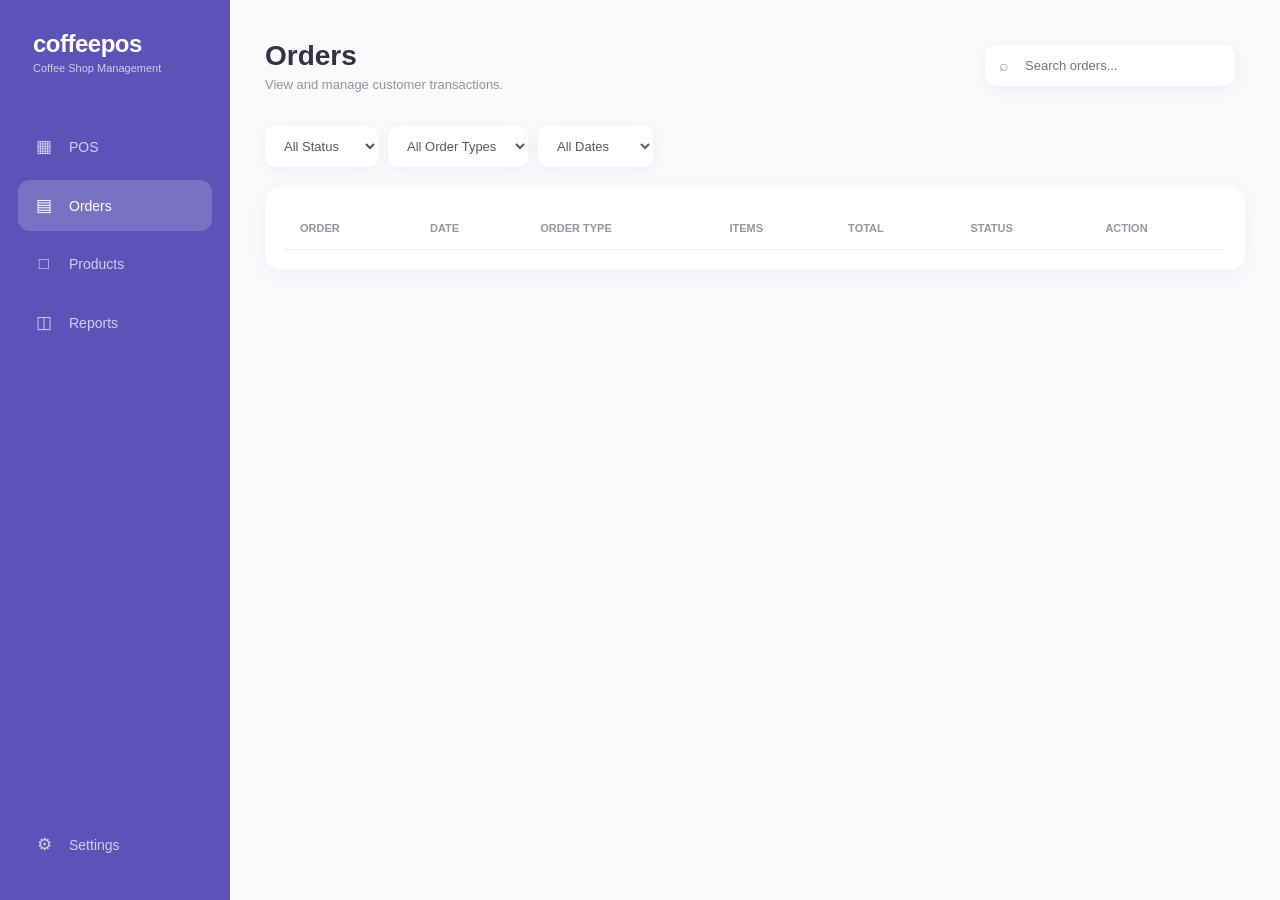
==== orders.html @ 84d2f6fe "reupload becasue it didnt finishall files" ====
<!DOCTYPE html>
<html lang="en">

<head>
    <meta charset="UTF-8">
    <meta name="viewport" content="width=device-width, initial-scale=1.0">

    <title>Orders - Coffee POS</title>

    <link rel="stylesheet" href="style.css">
</head>

<body>

<div class="pos-container">

    <!-- SIDEBAR -->

    <aside class="sidebar">

        <div class="logo">
            <h1>coffeepos</h1>
            <span>Coffee Shop Management</span>
        </div>

        <nav class="nav-menu">

            <a href="index.html" class="nav-item">
                <span class="nav-icon">▦</span>
                <span>POS</span>
            </a>

            <a href="orders.html" class="nav-item active">
                <span class="nav-icon">▤</span>
                <span>Orders</span>
            </a>

            <a href="products.html" class="nav-item">
                <span class="nav-icon">□</span>
                <span>Products</span>
            </a>

            <a href="reports.html" class="nav-item">
                <span class="nav-icon">◫</span>
                <span>Reports</span>
            </a>

        </nav>

        <div class="sidebar-bottom">

            <a href="#" class="nav-item">
                <span class="nav-icon">⚙</span>
                <span>Settings</span>
            </a>

        </div>

    </aside>


    <!-- MAIN CONTENT -->

    <main class="page-content">

        <div class="page-header">

            <div class="page-title">
                <h2>Orders</h2>
                <p>View and manage customer transactions.</p>
            </div>

            <div class="search-box">

                <span class="search-icon">⌕</span>

                <input
                    type="text"
                    id="order-search"
                    placeholder="Search orders..."
                >

            </div>

        </div>


        <!-- FILTERS -->

        <div class="filters">

            <select class="filter-select" id="order-status-filter">
                <option value="">All Status</option>
                <option value="completed">Completed</option>
                <option value="pending">Pending</option>
                <option value="cancelled">Cancelled</option>
            </select>

            <select class="filter-select" id="order-type-filter">
                <option value="">All Order Types</option>
                <option value="dine-in">Dine In</option>
                <option value="takeout">Takeout</option>
            </select>

            <select class="filter-select" id="order-date-filter">
                <option value="">All Dates</option>
                <option value="today">Today</option>
                <option value="week">This Week</option>
                <option value="month">This Month</option>
            </select>

        </div>


        <!-- ORDERS TABLE -->

        <div class="card table-card">

            <table class="data-table">

                <thead>

                    <tr>
                        <th>Order</th>
                        <th>Date</th>
                        <th>Order Type</th>
                        <th>Items</th>
                        <th>Total</th>
                        <th>Status</th>
                        <th>Action</th>
                    </tr>

                </thead>

                <tbody id="orders-table-body">

                    <!--
                        JavaScript can populate orders here.
                    -->

                </tbody>

            </table>

        </div>

    </main>

</div>

</body>
</html>
---- style.css ----
* {
    margin: 0;
    padding: 0;
    box-sizing: border-box;
}

body {
    font-family: Arial, Helvetica, sans-serif;
    background: #f7f5fa;
    color: #292631;
}

button,
input,
select {
    font-family: inherit;
}

button {
    cursor: pointer;
}


/* =========================================
   GLOBAL LAYOUT
========================================= */

.pos-container {
    display: flex;
    width: 100%;
    min-height: 100vh;
}


/* =========================================
   SIDEBAR
========================================= */

.sidebar {
    width: 230px;
    min-height: 100vh;
    background: #5d52b8;
    color: white;
    display: flex;
    flex-direction: column;
    padding: 30px 18px;
    flex-shrink: 0;
}

.logo {
    padding: 0 15px;
    margin-bottom: 45px;
}

.logo h1 {
    font-size: 24px;
    font-weight: 700;
    letter-spacing: -0.5px;
}

.logo span {
    font-size: 11px;
    opacity: 0.7;
}

.nav-menu {
    display: flex;
    flex-direction: column;
    gap: 8px;
}

.nav-item {
    display: flex;
    align-items: center;
    gap: 15px;
    padding: 15px 16px;
    border-radius: 12px;
    color: rgba(255, 255, 255, 0.72);
    text-decoration: none;
    font-size: 14px;
    font-weight: 500;
    transition: 0.2s ease;
}

.nav-item:hover {
    background: rgba(255, 255, 255, 0.12);
    color: white;
}

.nav-item.active {
    background: rgba(255, 255, 255, 0.18);
    color: white;
}

.nav-icon {
    width: 20px;
    text-align: center;
    font-size: 17px;
}

.sidebar-bottom {
    margin-top: auto;
}


/* =========================================
   GENERAL PAGE
========================================= */

.page-content {
    flex: 1;
    min-width: 0;
    padding: 35px;
    background: #faf9fc;
}

.page-header {
    display: flex;
    justify-content: space-between;
    align-items: center;
    margin-bottom: 30px;
}

.page-title h2 {
    font-size: 28px;
    color: #353044;
    margin-bottom: 5px;
}

.page-title p {
    font-size: 13px;
    color: #96919f;
}


/* =========================================
   BUTTONS
========================================= */

.primary-button {
    border: none;
    background: #5d52b8;
    color: white;
    padding: 13px 20px;
    border-radius: 10px;
    font-size: 13px;
    font-weight: 600;
}

.primary-button:hover {
    background: #4d43a2;
}

.secondary-button {
    border: none;
    background: #f0edf6;
    color: #5d52b8;
    padding: 12px 18px;
    border-radius: 10px;
    font-size: 13px;
    font-weight: 600;
}


/* =========================================
   SEARCH
========================================= */

.search-box {
    position: relative;
    margin: 10px;
}

.search-box input {

    width: 250px;
    border: none;
    outline: none;
    background: white;
    padding: 13px 15px 13px 40px;
    border-radius: 11px;
    box-shadow: 0 3px 15px rgba(60, 48, 100, 0.06);
    font-size: 13px;
}

.search-icon {
    position: absolute;
    left: 14px;
    top: 50%;
    transform: translateY(-50%);
    color: #9994a4;
}


/* =========================================
   CARDS
========================================= */

.card {
    background: white;
    border-radius: 16px;
    box-shadow: 0 4px 20px rgba(60, 48, 100, 0.05);
}


/* =========================================
   POS
========================================= */

.pos-products {
    flex: 1;
    padding: 35px;
}

.categories {
    display: flex;
    gap: 12px;
    margin-bottom: 25px;
}

.category {
    border: none;
    background: white;
    color: #777280;
    padding: 13px 27px;
    border-radius: 11px;
    font-size: 14px;
    font-weight: 600;
    box-shadow: 0 3px 15px rgba(60, 48, 100, 0.05);
}

.category:hover {
    background: #f0edff;
    color: #5d52b8;
}

.category.active {
    background: #5d52b8;
    color: white;
}

.product-area {
    min-height: 600px;
    background: white;
    border-radius: 18px;
    padding: 25px;
    box-shadow: 0 5px 25px rgba(60, 48, 100, 0.05);
}

#product-list {
    display: grid;
    grid-template-columns: repeat(auto-fill, minmax(180px, 1fr));
    gap: 20px;
}


/* =========================================
   POS ORDER PANEL
========================================= */

.order-panel {
    width: 390px;
    min-height: 100vh;
    background: white;
    border-left: 1px solid #eeeaf3;
    padding: 35px 28px;
    display: flex;
    flex-direction: column;
}

.order-header {
    display: flex;
    justify-content: space-between;
    margin-bottom: 25px;
}

.order-header h2 {
    font-size: 21px;
}

.order-number {
    display: block;
    font-size: 12px;
    color: #9a95a3;
    margin-top: 4px;
}

.order-info {
    display: flex;
    gap: 10px;
    margin-bottom: 25px;
}

.info-box {
    flex: 1;
    background: #f7f5fa;
    padding: 12px;
    border-radius: 10px;
}

.info-box label {
    display: block;
    font-size: 10px;
    color: #9993a2;
    margin-bottom: 5px;
    text-transform: uppercase;
}

.info-box span {
    font-size: 13px;
    font-weight: 600;
}

.order-items-title {
    display: flex;
    justify-content: space-between;
    color: #77717f;
    font-size: 11px;
    font-weight: 600;
    padding-bottom: 12px;
    border-bottom: 1px solid #eeeaf1;
}

#order-items {
    flex: 1;
    overflow-y: auto;
    padding: 10px 0;
}

.order-summary {
    border-top: 1px solid #eeeaf1;
    padding-top: 20px;
}

.summary-row {
    display: flex;
    justify-content: space-between;
    margin-bottom: 12px;
    font-size: 13px;
    color: #77717f;
}

.summary-row span:last-child {
    color: #494353;
    font-weight: 600;
}

.summary-total {
    display: flex;
    justify-content: space-between;
    align-items: center;
    margin-top: 18px;
    padding-top: 18px;
    border-top: 1px dashed #ddd8e5;
}

.total-price {
    font-size: 25px;
    font-weight: 700;
    color: #5d52b8;
}

.payment-button {
    width: 100%;
    border: none;
    background: #5d52b8;
    color: white;
    padding: 16px;
    border-radius: 12px;
    margin-top: 20px;
    font-size: 14px;
    font-weight: 600;
}

.clear-button {
    width: 100%;
    border: none;
    background: #f3f0f8;
    color: #77717f;
    padding: 13px;
    border-radius: 12px;
    margin-top: 10px;
}


/* =========================================
   TABLES
========================================= */

.table-card {
    padding: 20px;
    overflow-x: auto;
}

.data-table {
    width: 100%;
    border-collapse: collapse;
}

.data-table th {
    text-align: left;
    padding: 15px;
    font-size: 11px;
    color: #9993a2;
    text-transform: uppercase;
    border-bottom: 1px solid #eeeaf1;
}

.data-table td {
    padding: 17px 15px;
    font-size: 13px;
    color: #4b4654;
    border-bottom: 1px solid #f1eef4;
}

.data-table tr:last-child td {
    border-bottom: none;
}


/* =========================================
   STATUS BADGES
========================================= */

.status {
    display: inline-block;
    padding: 6px 10px;
    border-radius: 20px;
    font-size: 10px;
    font-weight: 600;
}

.status.completed {
    background: #e9f7ef;
    color: #3a9561;
}

.status.pending {
    background: #fff5df;
    color: #c58b25;
}

.status.cancelled {
    background: #fceaea;
    color: #c65b5b;
}

.status.active {
    background: #eeeaff;
    color: #5d52b8;
}


/* =========================================
   FILTERS
========================================= */

.filters {
    display: flex;
    gap: 10px;
    margin-bottom: 20px;
}

.filter-select {
    border: none;
    outline: none;
    background: white;
    padding: 12px 15px;
    border-radius: 10px;
    font-size: 13px;
    color: #5c5665;
    box-shadow: 0 3px 15px rgba(60, 48, 100, 0.05);
}


/* =========================================
   PRODUCTS PAGE
========================================= */
/* =========================================
   ADD PRODUCT MODAL
========================================= */

.modal-overlay {
    position: fixed;
    inset: 0;
    z-index: 1000;

    display: flex;
    justify-content: center;
    align-items: center;

    background: rgba(35, 30, 50, 0.45);

    padding: 20px;

    /* Change to flex when opening with JS */
    display: none;
}


/* =========================================
   MODAL CONTAINER
========================================= */

.product-modal {
    width: 100%;
    max-width: 600px;

    background: white;

    border-radius: 18px;

    box-shadow:
        0 20px 60px rgba(40, 30, 70, 0.18);

    overflow: hidden;
}


/* =========================================
   MODAL HEADER
========================================= */

.modal-header {
    display: flex;
    justify-content: space-between;
    align-items: flex-start;

    padding: 25px 28px;

    border-bottom: 1px solid #eeeaf3;
}

.modal-header h2 {
    font-size: 21px;
    color: #353044;

    margin-bottom: 5px;
}

.modal-header p {
    font-size: 12px;
    color: #9993a2;
}


/* =========================================
   CLOSE BUTTON
========================================= */

.modal-close {
    width: 34px;
    height: 34px;

    border: none;
    border-radius: 9px;

    background: #f3f0f8;
    color: #77717f;

    font-size: 22px;
    line-height: 1;

    display: flex;
    justify-content: center;
    align-items: center;
}

.modal-close:hover {
    background: #ebe7f1;
    color: #4f485b;
}


/* =========================================
   FORM
========================================= */

#add-product-form {
    padding: 25px 28px 28px;
}

.form-grid {
    display: grid;

    grid-template-columns: 1fr 1fr;

    gap: 20px;
}

.form-group {
    display: flex;
    flex-direction: column;
}

.form-group.full-width {
    grid-column: 1 / -1;
}

.form-group label {
    font-size: 12px;

    font-weight: 600;

    color: #514b5b;

    margin-bottom: 8px;
}

.form-group input,
.form-group select,
.form-group textarea {

    width: 100%;

    border: 1px solid #e5e1eb;

    outline: none;

    background: #faf9fc;

    color: #494353;

    border-radius: 10px;

    padding: 12px 13px;

    font-size: 13px;

    transition: 0.2s ease;
}

.form-group input::placeholder,
.form-group textarea::placeholder {
    color: #aaa5b1;
}

.form-group input:focus,
.form-group select:focus,
.form-group textarea:focus {

    border-color: #5d52b8;

    background: white;

    box-shadow:
        0 0 0 3px rgba(93, 82, 184, 0.08);
}

.form-group textarea {
    resize: vertical;
    min-height: 90px;
}


/* =========================================
   MODAL FOOTER
========================================= */

.modal-footer {

    display: flex;
    justify-content: flex-end;
    align-items: center;

    gap: 10px;

    margin-top: 25px;

    padding-top: 20px;

    border-top: 1px solid #eeeaf3;
}

.modal-cancel {

    border: none;

    background: #f3f0f8;

    color: #77717f;

    padding: 13px 20px;

    border-radius: 10px;

    font-size: 13px;

    font-weight: 600;
}

.modal-cancel:hover {
    background: #ebe7f1;
}


/* =========================================
   RESPONSIVE MODAL
========================================= */

@media (max-width: 600px) {

    .product-modal {
        max-height: 90vh;
        overflow-y: auto;
    }

    .form-grid {
        grid-template-columns: 1fr;
    }

    .form-group.full-width {
        grid-column: auto;
    }

    .modal-footer {
        flex-direction: column-reverse;
    }

    .modal-footer button {
        width: 100%;
    }
}

.product-grid {
    display: grid;
    grid-template-columns: repeat(auto-fill, minmax(210px, 1fr));
    gap: 20px;
}

.product-admin-card {
    padding: 20px;
}

.product-image-placeholder {
    height: 130px;
    border-radius: 12px;
    background: #f1eef8;
    margin-bottom: 15px;
}

.product-admin-card h3 {
    font-size: 15px;
    margin-bottom: 5px;
}

.product-admin-card p {
    font-size: 12px;
    color: #9993a2;
    margin-bottom: 15px;
}

.product-admin-footer {
    display: flex;
    justify-content: space-between;
    align-items: center;
}

.product-price {
    color: #5d52b8;
    font-size: 16px;
    font-weight: 700;
}

.product-actions {
    display: flex;
    gap: 7px;
}

.icon-button {
    border: none;
    background: #f2eff7;
    padding: 8px;
    border-radius: 8px;
    color: #5d52b8;
}


/* =========================================
   REPORTS
========================================= */

.stats-grid {
    display: grid;
    grid-template-columns: repeat(4, 1fr);
    gap: 18px;
    margin-bottom: 25px;
}

.stat-card {
    padding: 20px;
}

.stat-card p {
    color: #9993a2;
    font-size: 12px;
    margin-bottom: 10px;
}

.stat-card h3 {
    font-size: 25px;
    color: #3d3848;
}

.stat-change {
    font-size: 11px;
    margin-top: 8px;
    color: #5d52b8;
}

.report-grid {
    display: grid;
    grid-template-columns: 2fr 1fr;
    gap: 20px;
}

.report-card {
    padding: 25px;
    min-height: 300px;
}

.report-card h3 {
    font-size: 16px;
    margin-bottom: 20px;
}

.chart-placeholder {
    height: 220px;
    background: #f7f5fa;
    border-radius: 12px;
    display: flex;
    justify-content: center;
    align-items: center;
    color: #aaa4b2;
    font-size: 13px;
}


/* =========================================
   RESPONSIVE
========================================= */

@media (max-width: 1100px) {

    .sidebar {
        width: 190px;
    }

    .order-panel {
        width: 330px;
    }

    .page-content,
    .pos-products {
        padding: 25px;
    }

    .stats-grid {
        grid-template-columns: repeat(2, 1fr);
    }
}


@media (max-width: 850px) {

    .pos-container {
        flex-direction: column;
    }

    .sidebar {
        width: 100%;
        min-height: auto;
        padding: 15px;
    }

    .logo {
        margin-bottom: 15px;
    }

    .nav-menu {
        flex-direction: row;
    }

    .nav-item {
        flex: 1;
        justify-content: center;
    }

    .sidebar-bottom {
        display: none;
    }

    .order-panel {
        width: 100%;
        min-height: 500px;
    }

    .report-grid {
        grid-template-columns: 1fr;
    }
}
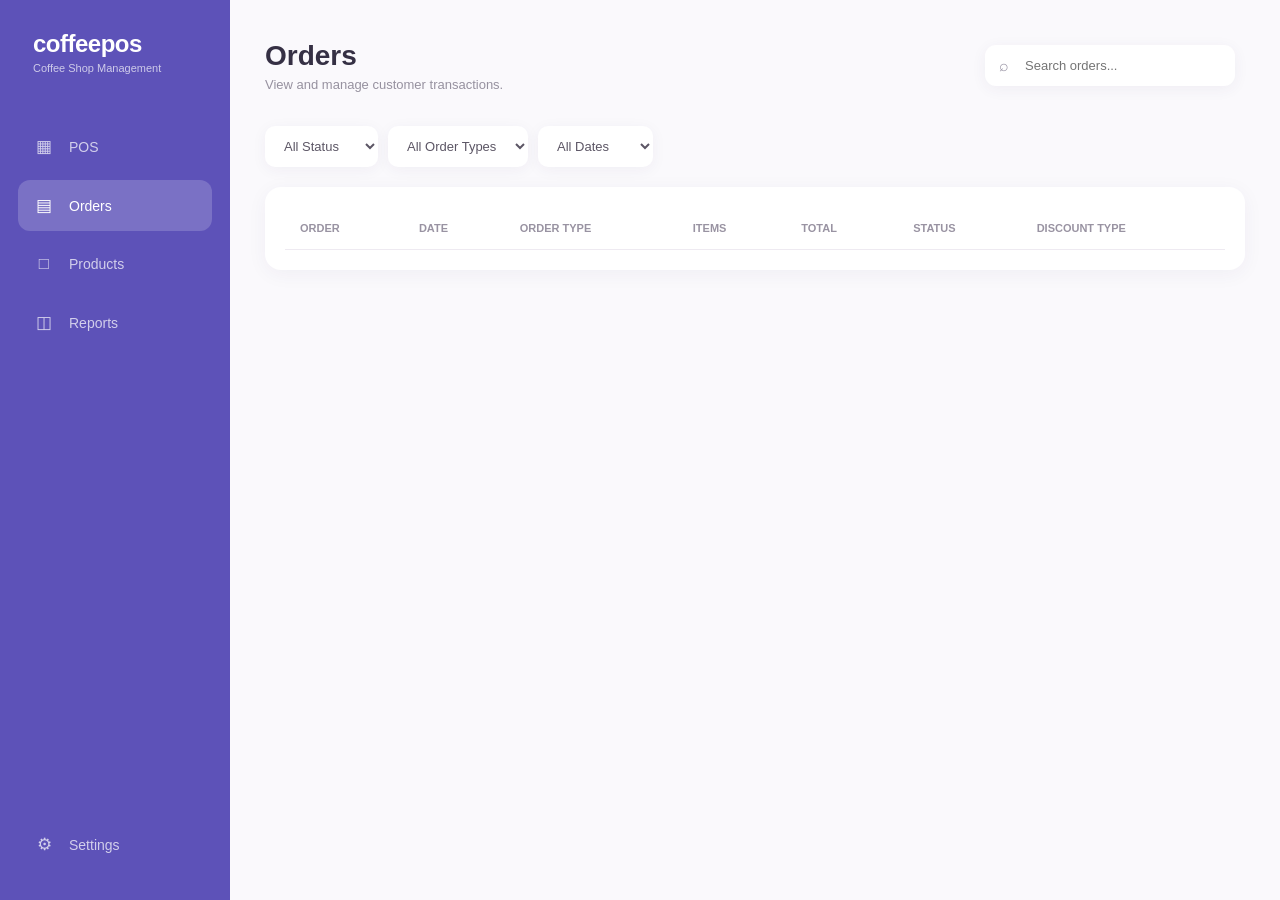
==== commit a161ddb8: "finihes until statistcs all most working just poli sh the rest  i think" ====
--- a/orders.html
+++ b/orders.html
@@ -12,141 +12,140 @@
 
 <body>
 
-<div class="pos-container">
+    <div class="pos-container">
 
-    <!-- SIDEBAR -->
+        <!-- SIDEBAR -->
 
-    <aside class="sidebar">
+        <aside class="sidebar">
 
-        <div class="logo">
-            <h1>coffeepos</h1>
-            <span>Coffee Shop Management</span>
-        </div>
-
-        <nav class="nav-menu">
-
-            <a href="index.html" class="nav-item">
-                <span class="nav-icon">▦</span>
-                <span>POS</span>
-            </a>
-
-            <a href="orders.html" class="nav-item active">
-                <span class="nav-icon">▤</span>
-                <span>Orders</span>
-            </a>
-
-            <a href="products.html" class="nav-item">
-                <span class="nav-icon">□</span>
-                <span>Products</span>
-            </a>
-
-            <a href="reports.html" class="nav-item">
-                <span class="nav-icon">◫</span>
-                <span>Reports</span>
-            </a>
-
-        </nav>
-
-        <div class="sidebar-bottom">
-
-            <a href="#" class="nav-item">
-                <span class="nav-icon">⚙</span>
-                <span>Settings</span>
-            </a>
-
-        </div>
-
-    </aside>
-
-
-    <!-- MAIN CONTENT -->
-
-    <main class="page-content">
-
-        <div class="page-header">
-
-            <div class="page-title">
-                <h2>Orders</h2>
-                <p>View and manage customer transactions.</p>
+            <div class="logo">
+                <h1>coffeepos</h1>
+                <span>Coffee Shop Management</span>
             </div>
 
-            <div class="search-box">
+            <nav class="nav-menu">
 
-                <span class="search-icon">⌕</span>
+                <a href="index.html" class="nav-item">
+                    <span class="nav-icon">▦</span>
+                    <span>POS</span>
+                </a>
 
-                <input
-                    type="text"
-                    id="order-search"
-                    placeholder="Search orders..."
-                >
+                <a href="orders.html" class="nav-item active">
+                    <span class="nav-icon">▤</span>
+                    <span>Orders</span>
+                </a>
+
+                <a href="products.html" class="nav-item">
+                    <span class="nav-icon">□</span>
+                    <span>Products</span>
+                </a>
+
+                <a href="reports.html" class="nav-item">
+                    <span class="nav-icon">◫</span>
+                    <span>Reports</span>
+                </a>
+
+            </nav>
+
+            <div class="sidebar-bottom">
+
+                <a href="#" class="nav-item">
+                    <span class="nav-icon">⚙</span>
+                    <span>Settings</span>
+                </a>
 
             </div>
 
-        </div>
+        </aside>
 
 
-        <!-- FILTERS -->
+        <!-- MAIN CONTENT -->
 
-        <div class="filters">
+        <main class="page-content">
 
-            <select class="filter-select" id="order-status-filter">
-                <option value="">All Status</option>
-                <option value="completed">Completed</option>
-                <option value="pending">Pending</option>
-                <option value="cancelled">Cancelled</option>
-            </select>
+            <div class="page-header">
 
-            <select class="filter-select" id="order-type-filter">
-                <option value="">All Order Types</option>
-                <option value="dine-in">Dine In</option>
-                <option value="takeout">Takeout</option>
-            </select>
+                <div class="page-title">
+                    <h2>Orders</h2>
+                    <p>View and manage customer transactions.</p>
+                </div>
 
-            <select class="filter-select" id="order-date-filter">
-                <option value="">All Dates</option>
-                <option value="today">Today</option>
-                <option value="week">This Week</option>
-                <option value="month">This Month</option>
-            </select>
+                <div class="search-box">
 
-        </div>
+                    <span class="search-icon">⌕</span>
+
+                    <input type="text" id="order-search" placeholder="Search orders...">
+
+                </div>
+
+            </div>
 
 
-        <!-- ORDERS TABLE -->
+            <!-- FILTERS -->
 
-        <div class="card table-card">
+            <div class="filters">
 
-            <table class="data-table">
+                <select class="filter-select" id="order-status-filter">
+                    <option value="">All Status</option>
+                    <option value="completed">Completed</option>
+                    <option value="pending">Pending</option>
+                    <option value="cancelled">Cancelled</option>
+                </select>
 
-                <thead>
+                <select class="filter-select" id="order-type-filter">
+                    <option value="">All Order Types</option>
+                    <option value="dine-in">Dine In</option>
+                    <option value="takeout">Takeout</option>
+                </select>
 
-                    <tr>
-                        <th>Order</th>
-                        <th>Date</th>
-                        <th>Order Type</th>
-                        <th>Items</th>
-                        <th>Total</th>
-                        <th>Status</th>
-                        <th>Action</th>
-                    </tr>
+                <select class="filter-select" id="order-date-filter">
+                    <option value="">All Dates</option>
+                    <option value="today">Today</option>
+                    <option value="week">This Week</option>
+                    <option value="month">This Month</option>
+                </select>
 
-                </thead>
+            </div>
 
-                <tbody id="orders-table-body">
 
-                    <!--
+            <!-- ORDERS TABLE -->
+
+            <div class="card table-card">
+
+                <table class="data-table">
+
+                    <thead>
+
+                        <tr>
+                            <th>Order</th>
+                            <th>Date</th>
+                            <th>Order Type</th>
+                            <th>Items</th>
+                            <th>Total</th>
+                            <th>Status</th>
+                            <th>Discount Type</th>
+                            
+                        </tr>
+
+                    </thead>
+
+                    <tbody id="orders-table-body">
+
+                        <!--
                         JavaScript can populate orders here.
                     -->
 
-                </tbody>
+                    </tbody>
 
-            </table>
+                </table>
 
-        </div>
+            </div>
 
-    </main>
+        </main>
 
-</div>
+    </div>
 
 </body>
+<script src="script.js"></script>
+
 </html>
--- a/style.css
+++ b/style.css
@@ -210,6 +210,7 @@
 .pos-products {
     flex: 1;
     padding: 35px;
+
 }
 
 .categories {
@@ -260,10 +261,13 @@
 
 .order-panel {
     width: 390px;
-    min-height: 100vh;
+    height: 100vh;
     background: white;
     border-left: 1px solid #eeeaf3;
     padding: 35px 28px;
+    position: sticky;
+    top: 0;
+    align-self: flex-start;
     display: flex;
     flex-direction: column;
 }
@@ -296,6 +300,7 @@
     background: #f7f5fa;
     padding: 12px;
     border-radius: 10px;
+
 }
 
 .info-box label {
@@ -311,6 +316,20 @@
     font-weight: 600;
 }
 
+.info-box select {
+    width: 100%;
+    border: none;
+    outline: none;
+    background: transparent;
+
+    font-family: inherit;
+    font-size: 13px;
+    font-weight: 600;
+    color: #292631;
+
+    cursor: pointer;
+}
+
 .order-items-title {
     display: flex;
     justify-content: space-between;
@@ -328,6 +347,7 @@
 }
 
 .order-summary {
+
     border-top: 1px solid #eeeaf1;
     padding-top: 20px;
 }
@@ -489,7 +509,7 @@
     justify-content: center;
     align-items: center;
 
-    background: rgba(35, 30, 50, 0.45);
+    background: #231e3273;
 
     padding: 20px;
 
@@ -898,4 +918,585 @@
     .report-grid {
         grid-template-columns: 1fr;
     }
+}
+
+/* =========================================
+   RESPONSIVE
+========================================= */
+
+/* TABLET / SMALL DESKTOP */
+@media (max-width: 1100px) {
+
+    .sidebar {
+        width: 190px;
+    }
+
+    .order-panel {
+        width: 330px;
+    }
+
+    .page-content,
+    .pos-products {
+        padding: 25px;
+    }
+
+    .stats-grid {
+        grid-template-columns: repeat(2, 1fr);
+    }
+
+}
+
+
+/* =========================================
+   TABLET
+========================================= */
+
+@media (max-width: 850px) {
+
+    .pos-container {
+        flex-direction: column;
+    }
+
+    /* -----------------------------
+       SIDEBAR
+    ----------------------------- */
+
+    .sidebar {
+        width: 100%;
+        min-height: auto;
+
+        padding: 12px;
+
+        flex-direction: row;
+        align-items: center;
+
+        position: sticky;
+        top: 0;
+        z-index: 100;
+    }
+
+    .logo {
+        padding: 0 10px;
+        margin: 0;
+        flex-shrink: 0;
+    }
+
+    .logo h1 {
+        font-size: 20px;
+    }
+
+    .logo span {
+        display: none;
+    }
+
+    .nav-menu {
+        flex: 1;
+
+        display: flex;
+        flex-direction: row;
+
+        gap: 5px;
+
+        overflow-x: auto;
+    }
+
+    .nav-item {
+        flex: 1;
+
+        min-width: 80px;
+
+        justify-content: center;
+
+        padding: 11px 8px;
+
+        font-size: 12px;
+
+        gap: 5px;
+    }
+
+    .nav-icon {
+        font-size: 15px;
+    }
+
+    .sidebar-bottom {
+        display: none;
+    }
+
+
+    /* -----------------------------
+       GENERAL PAGE
+    ----------------------------- */
+
+    .page-content {
+        width: 100%;
+        padding: 20px;
+    }
+
+    .page-header {
+        gap: 15px;
+    }
+
+
+    /* -----------------------------
+       POS
+    ----------------------------- */
+
+    .pos-products {
+        width: 100%;
+        padding: 20px;
+    }
+
+    .categories {
+        overflow-x: auto;
+        padding-bottom: 5px;
+    }
+
+    .category {
+        flex-shrink: 0;
+        padding: 12px 20px;
+    }
+
+    .product-area {
+        min-height: auto;
+        padding: 18px;
+    }
+
+    #product-list {
+        grid-template-columns: repeat(2, 1fr);
+        gap: 12px;
+    }
+
+
+    /* -----------------------------
+       ORDER PANEL
+    ----------------------------- */
+    .order-panel {
+        width: 100%;
+        min-height: 450px;
+
+        border-left: none;
+        border-top: 1px solid #eeeaf3;
+
+        padding: 25px 20px;
+
+        position: static;
+    }
+
+    #order-items {
+        max-height: 300px;
+    }
+
+
+    /* -----------------------------
+       PRODUCTS PAGE
+    ----------------------------- */
+
+    .product-grid {
+        grid-template-columns: repeat(2, 1fr);
+        gap: 12px;
+    }
+
+    .product-admin-card {
+        padding: 15px;
+    }
+
+    .product-image-placeholder {
+        height: 110px;
+    }
+
+
+    /* -----------------------------
+       REPORTS
+    ----------------------------- */
+
+    .report-grid {
+        grid-template-columns: 1fr;
+    }
+
+}
+
+
+/* =========================================
+   MOBILE PHONE
+========================================= */
+
+@media (max-width: 600px) {
+
+    /* -----------------------------
+       GLOBAL
+    ----------------------------- */
+
+    body {
+        font-size: 14px;
+    }
+
+    .pos-container {
+        width: 100%;
+    }
+
+
+    /* -----------------------------
+       MOBILE NAVIGATION
+    ----------------------------- */
+
+    .sidebar {
+        padding: 10px;
+
+        gap: 8px;
+    }
+
+    .logo {
+        padding: 0 5px;
+    }
+
+    .logo h1 {
+        font-size: 17px;
+    }
+
+    .nav-menu {
+        gap: 3px;
+    }
+
+    .nav-item {
+        min-width: 65px;
+
+        padding: 9px 5px;
+
+        flex-direction: column;
+
+        gap: 3px;
+
+        border-radius: 9px;
+
+        font-size: 10px;
+    }
+
+    .nav-icon {
+        font-size: 15px;
+    }
+
+
+    /* -----------------------------
+       PAGE HEADER
+    ----------------------------- */
+
+    .page-content {
+        padding: 15px;
+    }
+
+    .page-header {
+        flex-direction: column;
+        align-items: stretch;
+
+        margin-bottom: 20px;
+    }
+
+    .page-title h2 {
+        font-size: 23px;
+    }
+
+    .page-title p {
+        font-size: 12px;
+    }
+
+
+    /* -----------------------------
+       SEARCH
+    ----------------------------- */
+
+    .search-box {
+        width: 100%;
+        margin: 5px 0 0;
+    }
+
+    .search-box input {
+        width: 100%;
+    }
+
+
+    /* -----------------------------
+       FILTERS
+    ----------------------------- */
+
+    .filters {
+        display: grid;
+        grid-template-columns: 1fr;
+
+        gap: 8px;
+    }
+
+    .filter-select {
+        width: 100%;
+    }
+
+
+    /* -----------------------------
+       POS PRODUCTS
+    ----------------------------- */
+
+    .pos-products {
+        padding: 15px;
+    }
+
+    .categories {
+        gap: 8px;
+        margin-bottom: 15px;
+    }
+
+    .category {
+        padding: 10px 16px;
+        font-size: 12px;
+    }
+
+    .product-area {
+        padding: 12px;
+        border-radius: 14px;
+    }
+
+    #product-list {
+        grid-template-columns: repeat(2, minmax(0, 1fr));
+        gap: 10px;
+    }
+
+
+    /* -----------------------------
+       PRODUCT CARDS
+    ----------------------------- */
+
+    .product-admin-card {
+        padding: 12px;
+    }
+
+    .product-image-placeholder {
+        height: 90px;
+
+        margin-bottom: 10px;
+    }
+
+    .product-admin-card h3 {
+        font-size: 13px;
+        line-height: 1.3;
+    }
+
+    .product-admin-card p {
+        font-size: 11px;
+        margin-bottom: 8px;
+    }
+
+    .product-price {
+        font-size: 14px;
+    }
+
+    .icon-button {
+        padding: 7px;
+    }
+
+
+    /* -----------------------------
+       ORDER PANEL
+    ----------------------------- */
+
+    /* -----------------------------
+   MOBILE ORDER PANEL
+----------------------------- */
+
+    @media (max-width: 600px) {
+        .order-panel {
+            position: fixed;
+            top: auto;
+            left: 0;
+            right: 0;
+            bottom: 0;
+
+            width: 100%;
+            height: 12vh;
+            min-height: 0;
+
+            background: white;
+            border: none;
+            border-radius: 40px 40px 0 0;
+
+            padding: 20px 20px 20px;
+
+            z-index: 500;
+
+            box-shadow:
+                0 -8px 30px rgba(60, 48, 100, 0.12);
+
+            overflow: hidden;
+
+            transition: height 0.3s ease;
+        }
+
+        .order-panel.expanded {
+            height: 72vh;
+        }
+
+        #order-items {
+            max-height: none;
+            flex: 1;
+            overflow-y: auto;
+            min-height: 0;
+            padding: 10px 0;
+        }
+
+        .order-summary {
+            flex-shrink: 0;
+            background: white;
+        }
+
+        .summary-row {
+            font-size: 12px;
+        }
+
+        .total-price {
+            font-size: 22px;
+        }
+
+        .payment-button {
+            padding: 15px;
+        }
+    }
+
+    /* -----------------------------
+       TABLE
+    ----------------------------- */
+
+    .table-card {
+        padding: 10px;
+
+        overflow-x: auto;
+    }
+
+    .data-table {
+        min-width: 700px;
+    }
+
+    .data-table th {
+        padding: 12px 10px;
+    }
+
+    .data-table td {
+        padding: 13px 10px;
+    }
+
+
+    /* -----------------------------
+       REPORTS
+    ----------------------------- */
+
+    .stats-grid {
+        grid-template-columns: 1fr 1fr;
+        gap: 10px;
+    }
+
+    .stat-card {
+        padding: 15px;
+    }
+
+    .stat-card p {
+        font-size: 10px;
+    }
+
+    .stat-card h3 {
+        font-size: 20px;
+    }
+
+    .report-card {
+        padding: 18px;
+    }
+
+
+    /* -----------------------------
+       MODAL
+    ----------------------------- */
+
+    .modal-overlay {
+        padding: 10px;
+    }
+
+    .product-modal {
+        width: 100%;
+        max-height: 90vh;
+
+        border-radius: 14px;
+    }
+
+    .modal-header {
+        padding: 18px;
+    }
+
+    .modal-header h2 {
+        font-size: 18px;
+    }
+
+    #add-product-form {
+        padding: 18px;
+    }
+
+    .form-grid {
+        grid-template-columns: 1fr;
+        gap: 15px;
+    }
+
+    .form-group.full-width {
+        grid-column: auto;
+    }
+
+    .modal-footer {
+        flex-direction: column-reverse;
+
+        margin-top: 18px;
+    }
+
+    .modal-footer button {
+        width: 100%;
+    }
+
+}
+
+
+/* =========================================
+   VERY SMALL PHONES
+========================================= */
+
+@media (max-width: 380px) {
+
+    .logo h1 {
+        font-size: 15px;
+    }
+
+    .nav-item {
+        min-width: 55px;
+        font-size: 9px;
+    }
+
+    .nav-icon {
+        font-size: 13px;
+    }
+
+    #product-list {
+        gap: 8px;
+    }
+
+    .product-admin-card {
+        padding: 10px;
+    }
+
+    .product-image-placeholder {
+        height: 75px;
+    }
+
+    .product-admin-card h3 {
+        font-size: 12px;
+    }
+
+    .product-admin-card p {
+        font-size: 10px;
+    }
+
+    .product-price {
+        font-size: 13px;
+    }
+
 }
